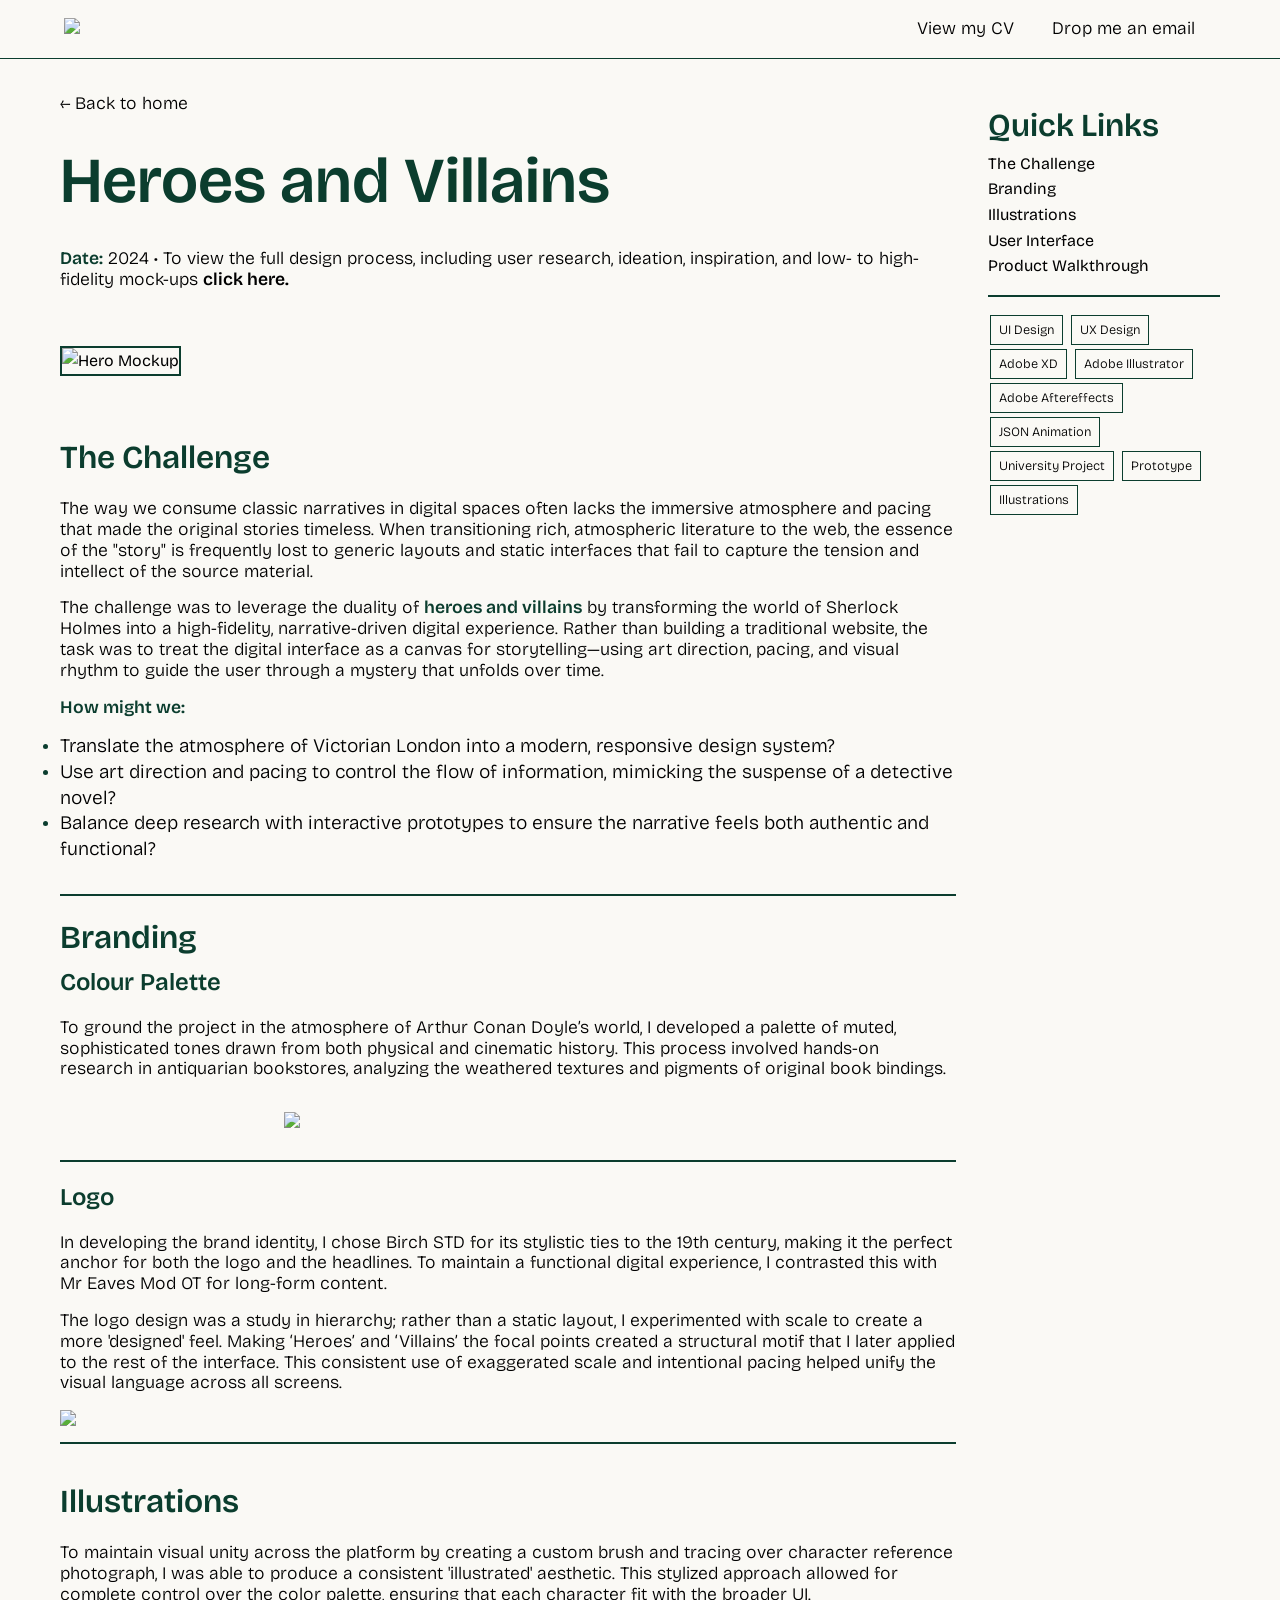
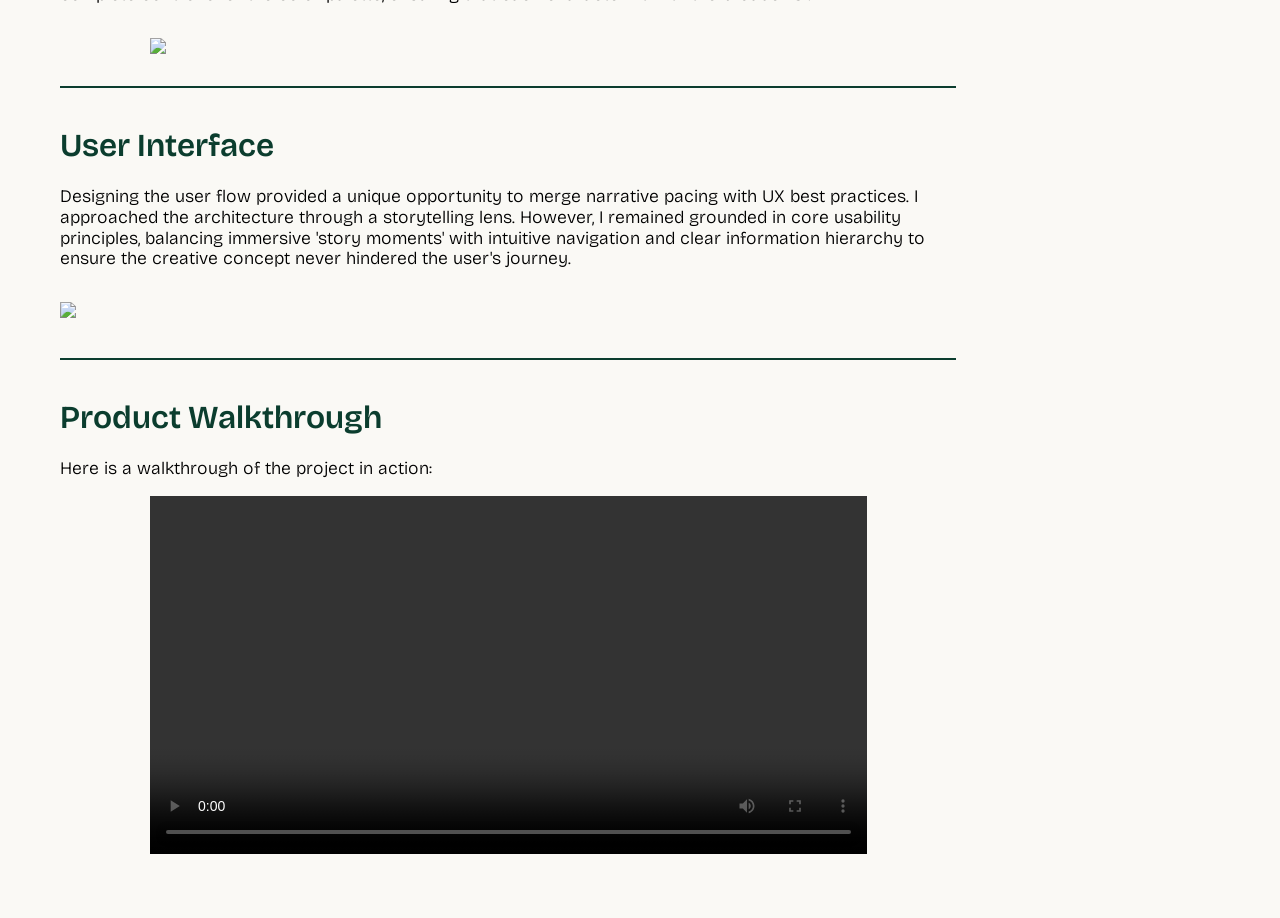
==== heroes-and-villains.html @ 431d48c2 "Add files via upload" ====
<!DOCTYPE html>
<html lang="en">
<head>
    <meta charset="UTF-8">
    <meta name="viewport" content="width=device-width, initial-scale=1.0">
    <link rel="stylesheet" href="style.css">
    <link rel="preconnect" href="https://fonts.googleapis.com">
    <link rel="preconnect" href="https://fonts.gstatic.com" crossorigin>
    <link href="https://fonts.googleapis.com/css2?family=Bricolage+Grotesque:opsz,wght@12..96,200..800&display=swap" rel="stylesheet">
    <title>Heroes and Villains | Case Study</title>
</head>
<body>

    <nav>
        <div class="logo">
            <a href="index.html"><img src="img/logo.gif" height="50px"></a>
        </div>
        <ul class="nav-links">
            <a href="">
                <span class="hover-link">
                    <p>View my CV</p>
                    <img class="hover-image" src="img/link-icon-2.svg" alt="">
                </span>
            </a>
            <a href="mailto:hogsettsw98@gmail.com">
                <span class="hover-link">
                    <p>Drop me an email</p>
                    <img class="hover-image" src="img/link-icon-2.svg" alt="">
                </span>
            </a>    
        </ul>
    </nav>

    <div class="case-study-container">
        <main class="content-left">
            
            <section id="case-hero">

                <a href="index.html" class="hover-link" style="margin-bottom: 1rem;">
                    <p>← Back to home</p>
                </a>

                <h1>Heroes and Villains</h1>

                <p class="subtitle"><strong>Date:</strong> 2024 &bull; To view the full design process, including user research, ideation, inspiration, and low- to high-fidelity mock-ups <strong><a href="https://www.tumblr.com/scotthogsett/tagged/IXD304" target="_blank" class="interactive-item" style="margin-bottom: 1rem;">click here.</a></strong></p>

                <img src="img/heroes-and-villains/cover-image.svg" class="case-main-img" alt="Hero Mockup">
                
            </section>

            <section id="the-challenge">

                <h2>The Challenge</h2>

                <p>The way we consume classic narratives in digital spaces often lacks the immersive atmosphere and pacing that made the original stories timeless. When transitioning rich, atmospheric literature to the web, the essence of the "story" is frequently lost to generic layouts and static interfaces that fail to capture the tension and intellect of the source material.</p>

                <p>The challenge was to leverage the duality of <strong>heroes and villains</strong> by transforming the world of Sherlock Holmes into a high-fidelity, narrative-driven digital experience. Rather than building a traditional website, the task was to treat the digital interface as a canvas for storytelling—using art direction, pacing, and visual rhythm to guide the user through a mystery that unfolds over time.</p>

                <p><strong>How might we:</strong></p>

                <ul>
                    <li><span>Translate the atmosphere of Victorian London into a modern, responsive design system?</span></li>
                    <li><span>Use art direction and pacing to control the flow of information, mimicking the suspense of a detective novel?</span></li>
                    <li><span>Balance deep research with interactive prototypes to ensure the narrative feels both authentic and functional?</span></li>
                </ul>

            </section>

            <hr>

            <section id="branding">

                <h2>Branding</h2>

                <h4>Colour Palette</h4>

                <p>To ground the project in the atmosphere of Arthur Conan Doyle’s world, I developed a palette of muted, sophisticated tones drawn from both physical and cinematic history. This process involved hands-on research in antiquarian bookstores, analyzing the weathered textures and pigments of original book bindings.</p>

                <div class="center-object">
                    <img src="img/heroes-and-villains/colour-palette.jpg" width="50%" height="auto" style="margin: 1rem 0rem;">
                </div>

                <hr>

                <h4>Logo</h4>

                <p>In developing the brand identity, I chose Birch STD for its stylistic ties to the 19th century, making it the perfect anchor for both the logo and the headlines. To maintain a functional digital experience, I contrasted this with Mr Eaves Mod OT for long-form content.</p>

                <p>The logo design was a study in hierarchy; rather than a static layout, I experimented with scale to create a more 'designed' feel. Making ‘Heroes’ and ‘Villains’ the focal points created a structural motif that I later applied to the rest of the interface. This consistent use of exaggerated scale and intentional pacing helped unify the visual language across all screens.</p>

                <img class="center-object" src="img/heroes-and-villains/logo.png" width="100%" height="auto" style="margin: 1rem 0rem;">

                <hr>

            </section>

            <section id="illustrations">
                
                <h2>Illustrations</h2>

                <p>To maintain visual unity across the platform by creating a custom brush and tracing over character reference photograph, I was able to produce a consistent 'illustrated' aesthetic. This stylized approach allowed for complete control over the color palette, ensuring that each character fit with the broader UI.</p>

                <div class="center-object">
                    <img class="center-object" src="img/heroes-and-villains/illustrations.png" width="80%" height="auto" style="margin: 1rem 0rem;">
                </div>

                <hr>
                
            </section>

            <section id="user-interface">

                <h2>User Interface</h2>

                <p>Designing the user flow provided a unique opportunity to merge narrative pacing with UX best practices. I approached the architecture through a storytelling lens. However, I remained grounded in core usability principles, balancing immersive 'story moments' with intuitive navigation and clear information hierarchy to ensure the creative concept never hindered the user's journey.</p>

                <img src="img/heroes-and-villains/screens.jpg" width="100%" height="auto" style="margin: 1rem 0rem;">

                <hr>

            </section>

            <section id="product-walkthrough">

                <h2>Product Walkthrough</h2>

                <p>Here is a walkthrough of the project in action:</p>

                <div class="center-object">
                    <video src="video-assets/heroes-and-villains-walkthrough.mp4" width="80%" controls></video>
                </div>

            </section>

        </main>

        <aside class="sidebar-right">
            <div class="sticky-sidebar">
                <h2>Quick Links</h2>
                <ul class="case-nav">
                    <li><a href="#the-challenge" class="interactive-item">The Challenge</a></li>
                    <li><a href="#branding" class="interactive-item">Branding</a></li>
                    <li><a href="#illustrations" class="interactive-item">Illustrations</a></li>
                    <li><a href="#user-interface" class="interactive-item">User Interface</a></li>
                    <li><a href="#product-walkthrough" class="interactive-item">Product Walkthrough</a></li>
                </ul>
                <hr>
                <div class="project-tags">
                    <span class="tag">UI Design</span>
                    <span class="tag">UX Design</span>
                    <span class="tag">Adobe XD</span>
                    <span class="tag">Adobe Illustrator</span>
                    <span class="tag">Adobe Aftereffects</span>
                    <span class="tag">JSON Animation</span>
                    <span class="tag">University Project</span>
                    <span class="tag">Prototype</span>
                    <span class="tag">Illustrations</span>
                </div>
            </div>
        </aside>
    </div>

</body>
</html>
---- style.css ----
* { 
    margin: 0; 
    padding: 0; 
    box-sizing: border-box; 
}
        
body {
    font-family: "Bricolage Grotesque", sans-serif;
    font-optical-sizing: auto;
    font-style: normal;
    line-height: 1.6; 
    background: #faf9f5; 
}

P {
  color: #000000;
  font-size: 1.1rem;
  font-weight: 300;
  line-height: 1.3rem;
}

h1 {
  color: #0B3D2E;
  font-size: 4rem;
  font-weight: 600;
}

h2 {
  color: #0B3D2E;
  font-size: 2rem;
  font-weight: 600;
}

h3 {
  color: #0B3D2E;
  font-size: 1.5rem;
  font-weight: 300;
}

h4 {
  color: #0B3D2E;
  font-size: 1.5rem;
  font-weight: 600;

}

strong {
  font-weight: 600;
  color: #0B3D2E;
}

span {
  color: #000000;
  font-size: 1.2rem;
  font-weight: 300;
  line-height: 1.5rem;
}

ul {
  color: #0B3D2E;
}

 /* --- Navigation --- */
        
nav {
    position: sticky;
    top: 0;
    background: #faf9f5;
    color: white;
    display: flex;
    justify-content: space-between;
    align-items: center;
    padding: 1rem 5%;
    z-index: 1000;
    border-bottom: #0B3D2E solid 1px;
}

.hamburger {
    color: #0B3D2E;
}

.nav-links { 
    display: flex; 
    list-style: none; 
    gap: 1rem;
}

.nav-links a {
    color: #0B3D2E; 
    text-decoration: none; 
    font-weight: 500; 
}

.hamburger {
    display: none; 
    cursor: pointer; 
    font-size: 1.8rem; 
}

/* --- Main Layout --- */
        
.container {
    display: grid;
    grid-template-columns: 1fr 40%;
    gap: 2rem;
    max-width: 1200px;
    margin: 2rem auto;
    padding: 0 20px;
}

.case-study-container {
  display: grid;
  grid-template-columns: 1fr 20%;
  gap: 2rem;
  max-width: 1200px;
  margin: 2rem auto;
  padding: 0 20px;

}

/* --- Left Section (Bio/Skills) --- */

.content-left section {
    margin-bottom: 2rem;
}

hr {
    border: 0.8px solid #0B3D2E;
    margin: 1rem 0rem 1rem 0rem;
}

p {
    margin: 1rem 0rem 1rem 0rem;
}

/* --- Right Section (Projects) --- */
        
.sidebar-right {
    display: flex;
    flex-direction: column;
    gap: 1.5rem;
}

/* Project card: no shadow, no rounded corners — brutalist raw feel */
.project-card {
    background: #faf9f5;
    border-radius: 0;
    overflow: visible;
    border: 2px solid #0B3D2E; /* ← move border here */
}

/* Image sits raw, no border */
.thumbnail-img {
    width: 100%;
    height: 180px;
    object-fit: cover;
    display: block;
}

/* Black border only around the info section */
.project-info {
    padding: 1rem;
    /* border removed */
}

.project-title-row {
    display: flex;
    justify-content: space-between;
    align-items: center;
    margin-bottom: 0.5rem;
}

.project-date {
    font-weight: 400;
    color: #666;
    font-size: 0.9rem;
}

/* -- case study links -- */

.hover-link {
  display: inline-flex;
  align-items: center;
  gap: 6px;
  text-decoration: none;
  position: relative;
}

.hover-link p {
  margin: 0;
  position: relative;
}

.hover-image {
  width: 0.8em;
  height: 0.8em;
  opacity: 0;
  transform: translateX(-4px);
  transition: opacity 0.25s ease, transform 0.25s ease;
}

.hover-link:hover .hover-image {
  opacity: 1;
  transform: translateX(0);
}

/* custom underline */
.hover-link p::after {
  content: "";
  position: absolute;
  left: 0;
  bottom: -2px;
  width: 0;
  height: 1px;
  background-color: currentColor;
  transition: width 0.25s ease;
}

/* expand underline on hover */
.hover-link:hover p::after {
  width: 100%;
}

/* Clickable card wrapper */
a.project-card-link {
  display: block;
  text-decoration: none;
  color: inherit;
}

a.project-card-link:hover .project-card {
  box-shadow: 4px 4px 0px #0B3D2E;
}

/* Trigger arrow/underline on card hover too */
.project-card:hover .hover-image {
  opacity: 1;
  transform: translateX(0);
}

.project-card:hover .hover-link p::after {
  width: 100%;
}

/* -- two column grid -- */

.two-column {
  display: flex;
  gap: 2rem;
}

.column {
  flex: 1;
}

/* -- contact section icons and text -- */

.contact-list {
  display: flex;
  flex-direction: column;
  gap: 0.75rem;
  margin: 1rem 0;
  align-items: flex-start; /* ← add this */
}

.interactive-item {
  display: inline-flex;
  align-items: center;
  gap: 8px;
  cursor: pointer;
  color: #000;
  transition: color 0.2s ease, transform 0.2s ease;
  text-decoration: none;
}

/* Remove default paragraph spacing */
.interactive-item p {
  margin: 0;
}

/* Underline */
.interactive-item::after {
  content: "";
  position: absolute;
  left: 0;
  bottom: -3px;
  width: 0;
  height: 1px;
  background: currentColor;
  transition: width 0.25s ease;
}

/* Icon sizing */
.icon {
  width: 18px;
  height: 18px;
  transition: transform 0.2s ease;
}

.interactive-item:hover {
  color: #0B3D2E;
  transform: scale(1.04);
}

.interactive-item:hover::after {
  width: 100%;
}

/* --- Case Study Specifics --- */

.case-main-img {
    width: 100%;
    border: 2px solid #0B3D2E;
    margin: 1.5rem 0;
}

.brand-grid {
    display: grid;
    grid-template-columns: 1fr 1fr;
    gap: 1rem;
    margin: 2rem 0;
}

.brand-item {
    border: 2px solid #0B3D2E;
    padding: 2rem;
    display: flex;
    align-items: center;
    justify-content: center;
}

.color-swatch {
    width: 50px;
    height: 50px;
    border-radius: 50%;
    margin: 0 5px;
}

.ux-artifact img {
    width: 100%;
    margin-top: 1rem;
}

.caption {
    font-size: 0.9rem;
    font-style: italic;
    text-align: center;
}

.tag {
    display: inline-block;
    border: 1px solid #0B3D2E;
    padding: 2px 8px;
    font-size: 0.8rem;
    margin: 2px;
}

.sticky-sidebar {
    position: sticky;
    top: 100px; /* Adjust based on nav height */
}

.case-nav {
    list-style: none;
    padding: 0;
}

.figma-placeholder {
    width: 100%;
    height: 400px;
    background: #e0e0e0;
    border: 2px dashed #0B3D2E;
    display: flex;
    align-items: center;
    justify-content: center;
}

.center-object {
    display: flex;
    justify-content: center;
}

/* Stack on mobile */
@media (max-width: 768px) {
  .two-column {
    flex-direction: column;
  }
}

@media (max-width: 992px) {
    .container { 
        grid-template-columns: 1fr;
    }

    .sidebar-right { 
        order: 2;
    }
    
    .content-left { 
        order: 1;
    }
}

@media (max-width: 768px) {
            
    .nav-links {
        display: none;
    }
    
    .hamburger {
        display: block; 
    }
}

@media (max-width: 620px) {
            
    h1 {
      line-height: 4.5rem;
    }
}
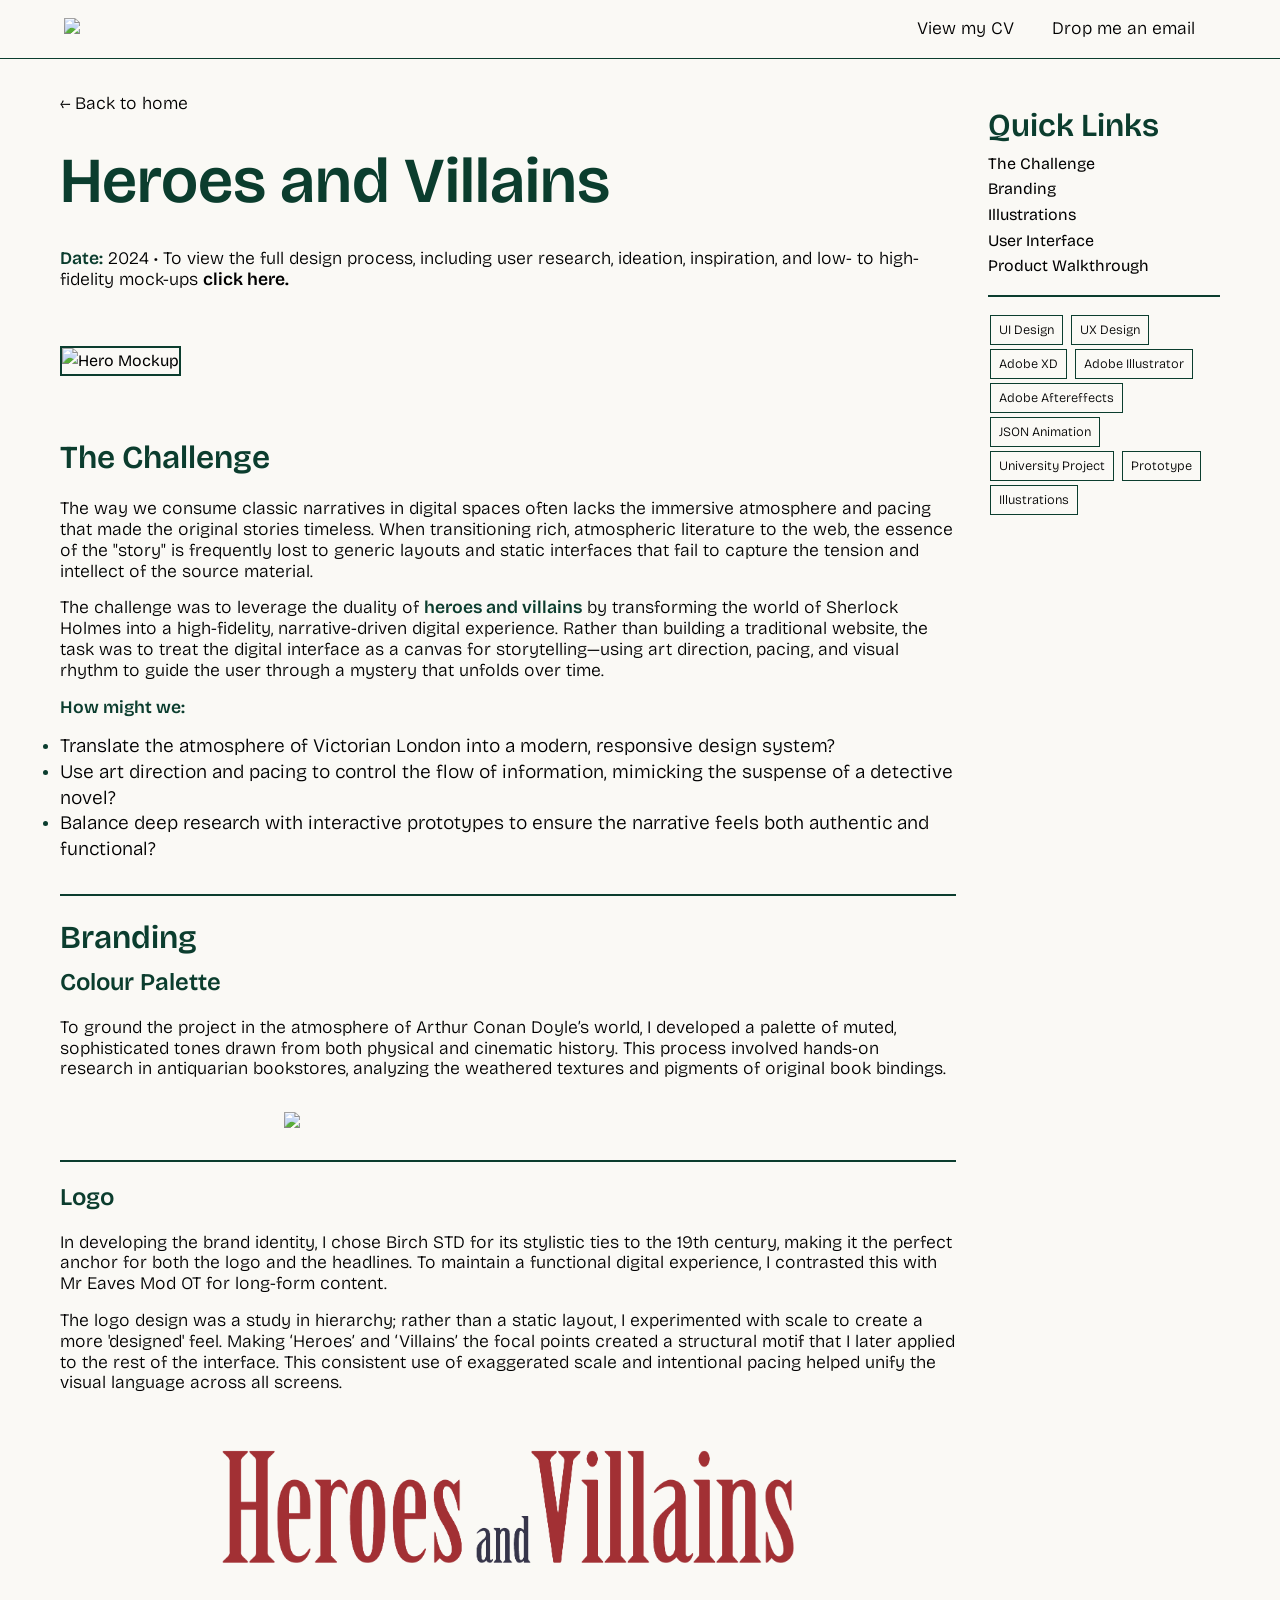
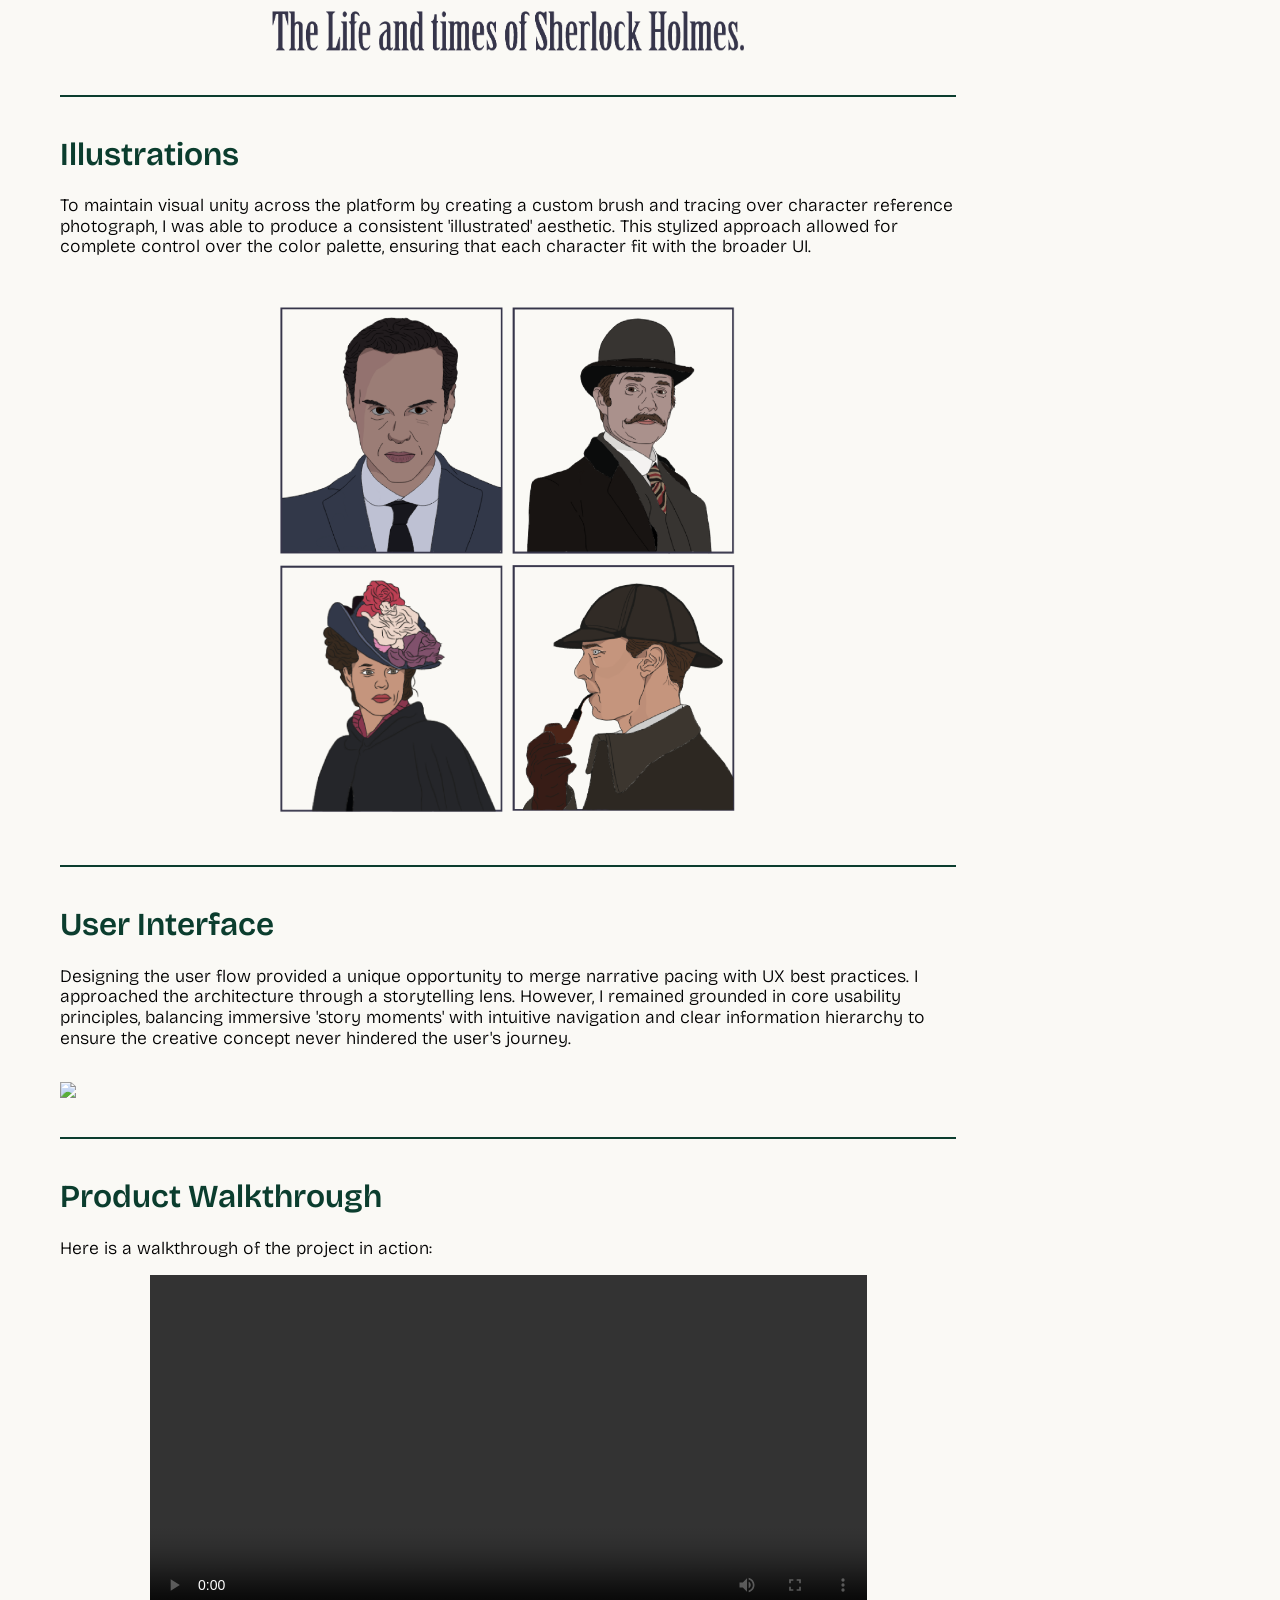
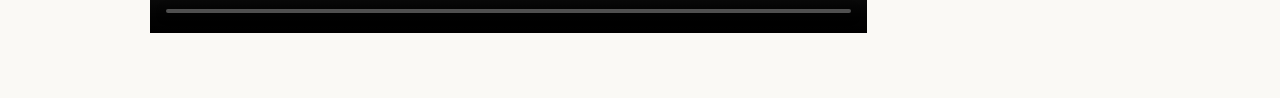
==== commit 5c4ccca5: "Add files via upload" ====
--- a/heroes-and-villains.html
+++ b/heroes-and-villains.html
@@ -16,7 +16,7 @@
             <a href="index.html"><img src="img/logo.gif" height="50px"></a>
         </div>
         <ul class="nav-links">
-            <a href="">
+            <a href="resume/Scott-Hogsett-Resume-2026.pdf" target="_blank">
                 <span class="hover-link">
                     <p>View my CV</p>
                     <img class="hover-image" src="img/link-icon-2.svg" alt="">
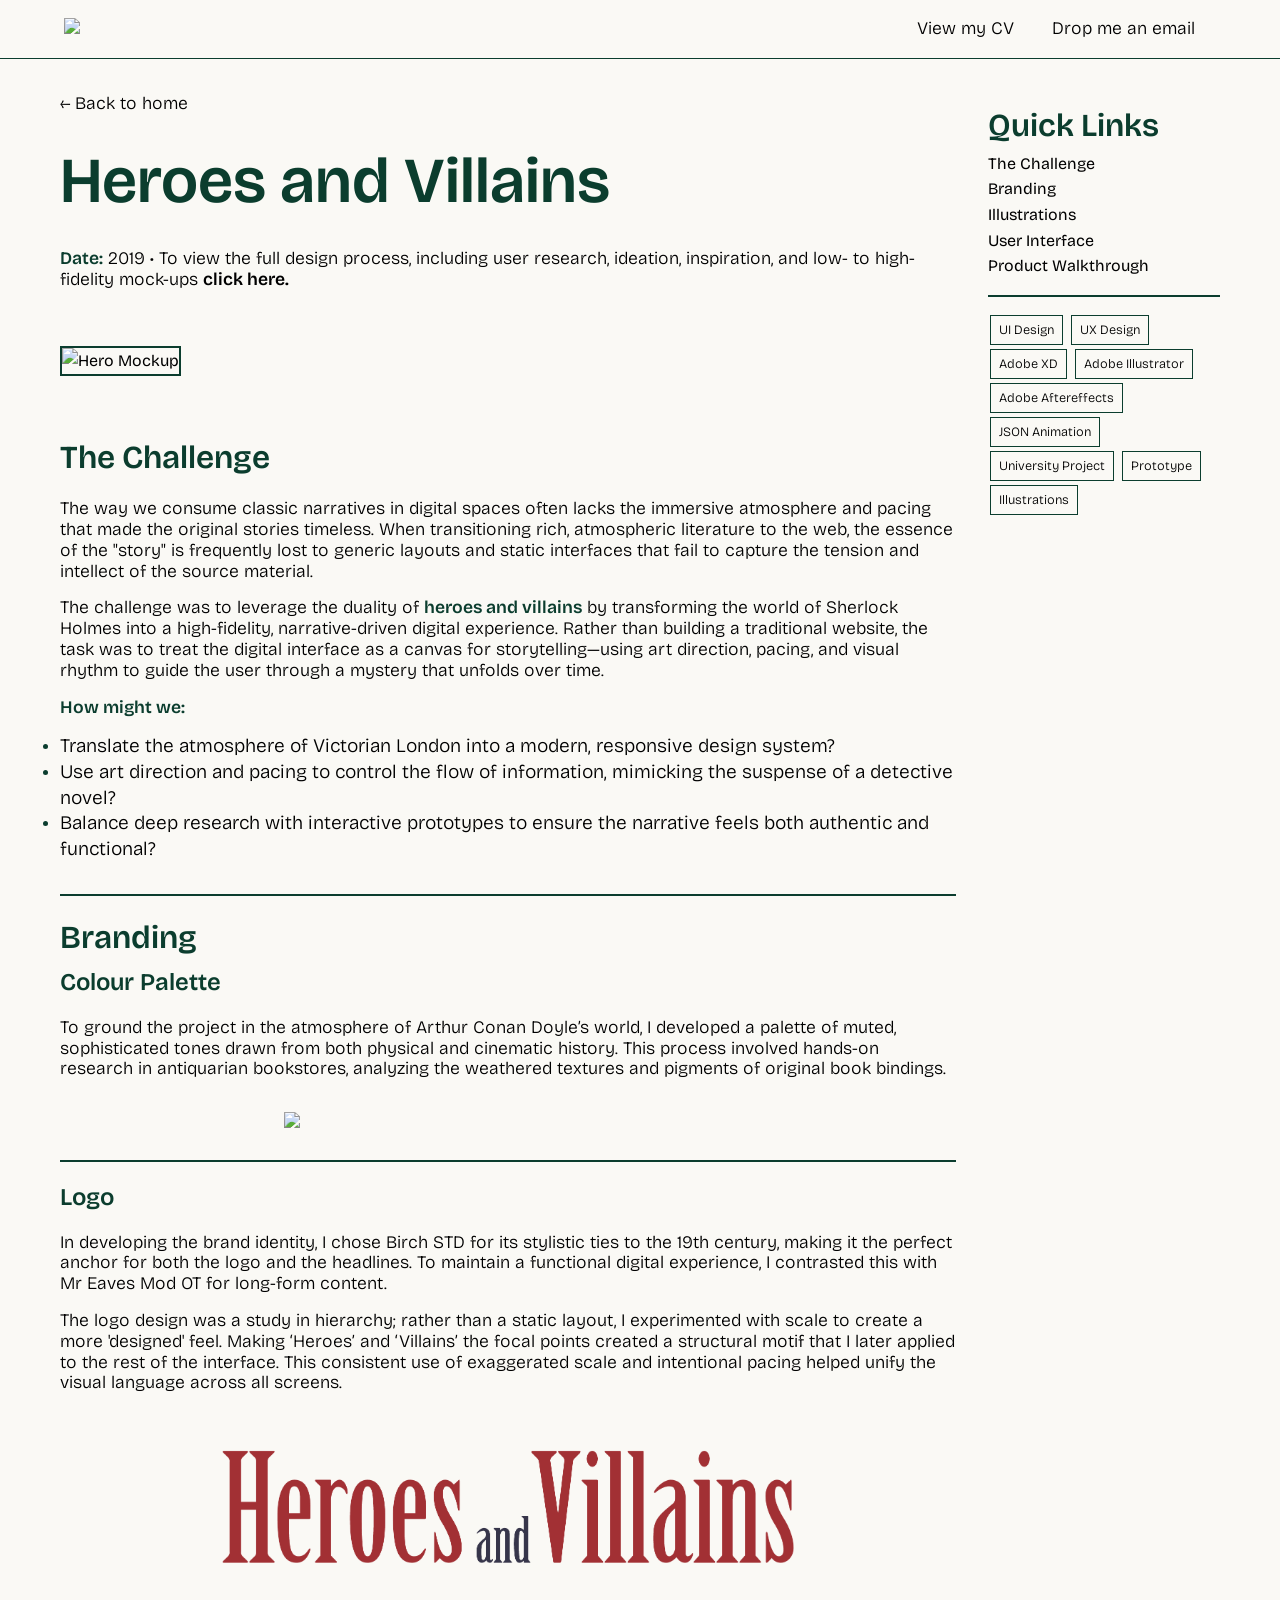
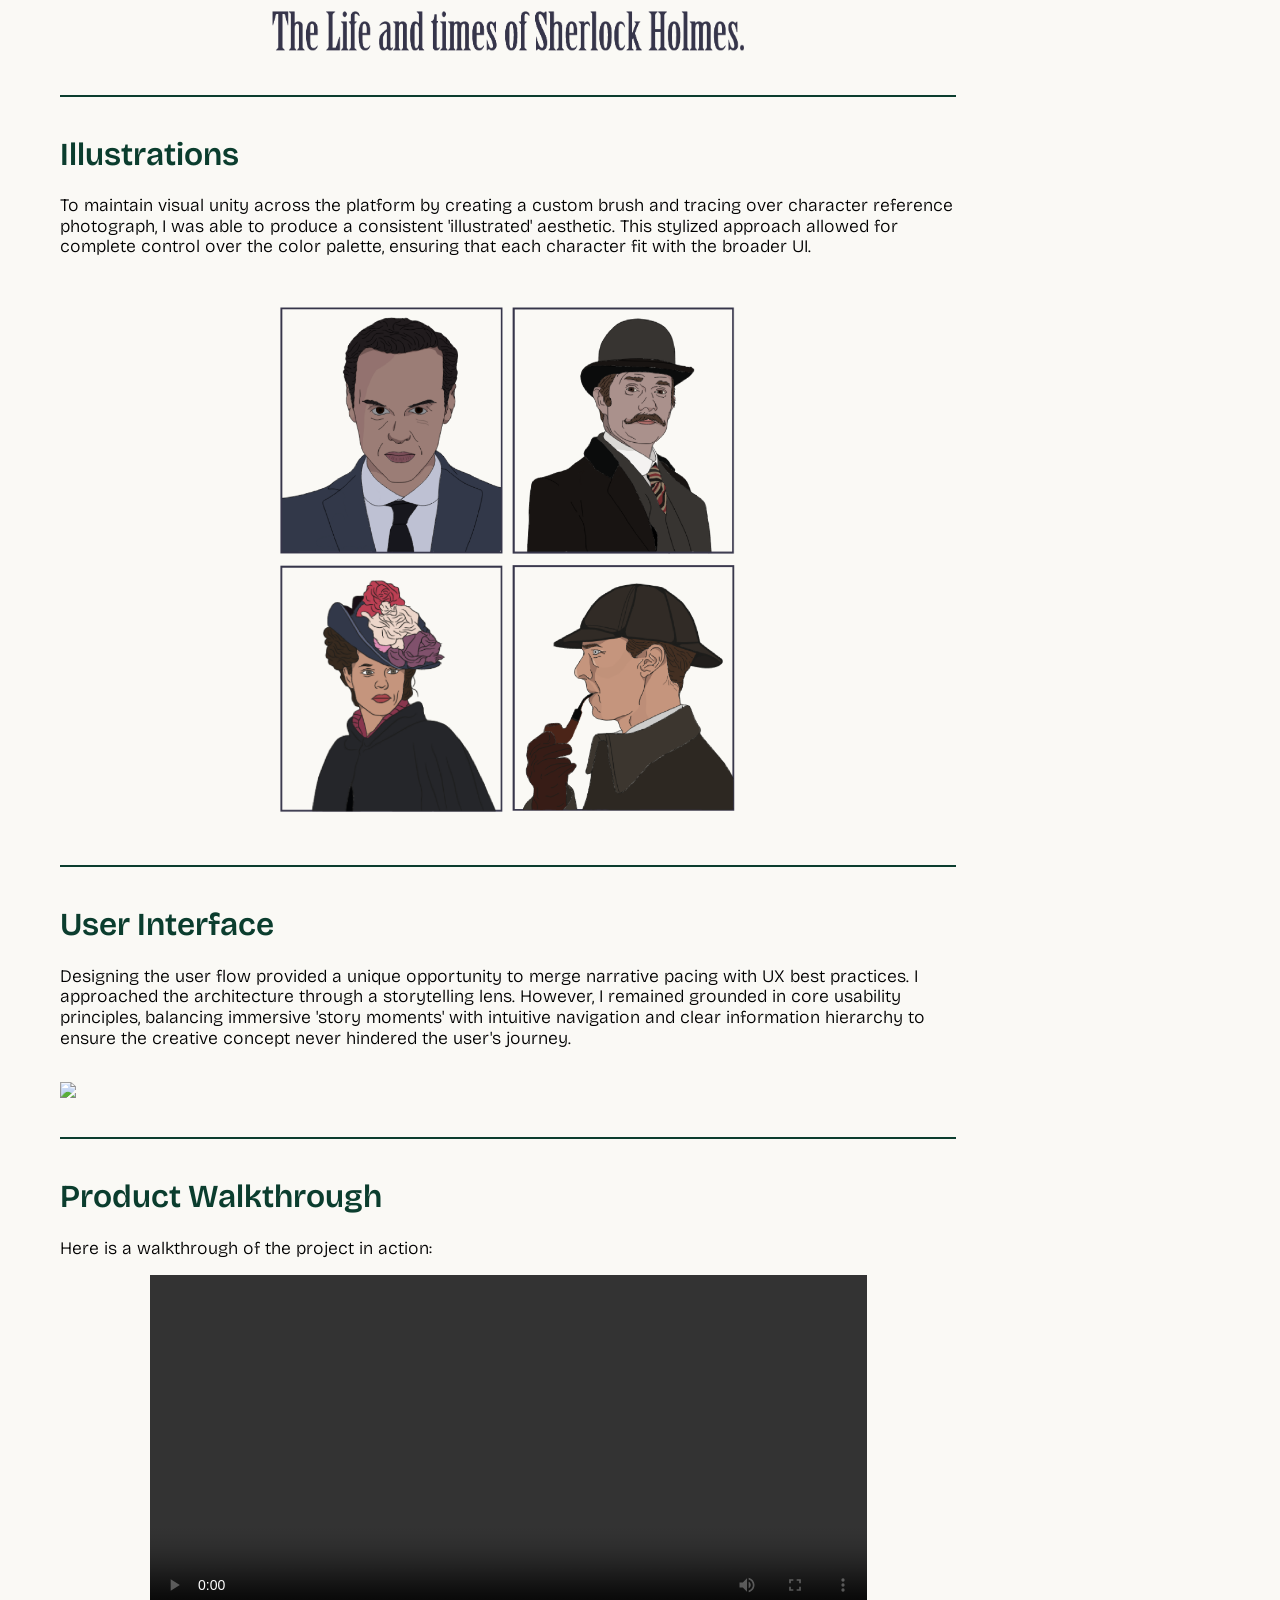
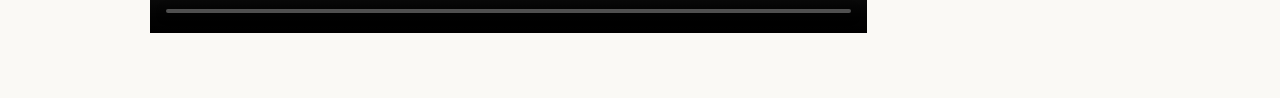
==== commit a0866f6b: "Add files via upload" ====
--- a/heroes-and-villains.html
+++ b/heroes-and-villains.html
@@ -42,7 +42,7 @@
 
                 <h1>Heroes and Villains</h1>
 
-                <p class="subtitle"><strong>Date:</strong> 2024 &bull; To view the full design process, including user research, ideation, inspiration, and low- to high-fidelity mock-ups <strong><a href="https://www.tumblr.com/scotthogsett/tagged/IXD304" target="_blank" class="interactive-item" style="margin-bottom: 1rem;">click here.</a></strong></p>
+                <p class="subtitle"><strong>Date:</strong> 2019 &bull; To view the full design process, including user research, ideation, inspiration, and low- to high-fidelity mock-ups <strong><a href="https://www.tumblr.com/scotthogsett/tagged/IXD304" target="_blank" class="interactive-item" style="margin-bottom: 1rem;">click here.</a></strong></p>
 
                 <img src="img/heroes-and-villains/cover-image.svg" class="case-main-img" alt="Hero Mockup">
                 
